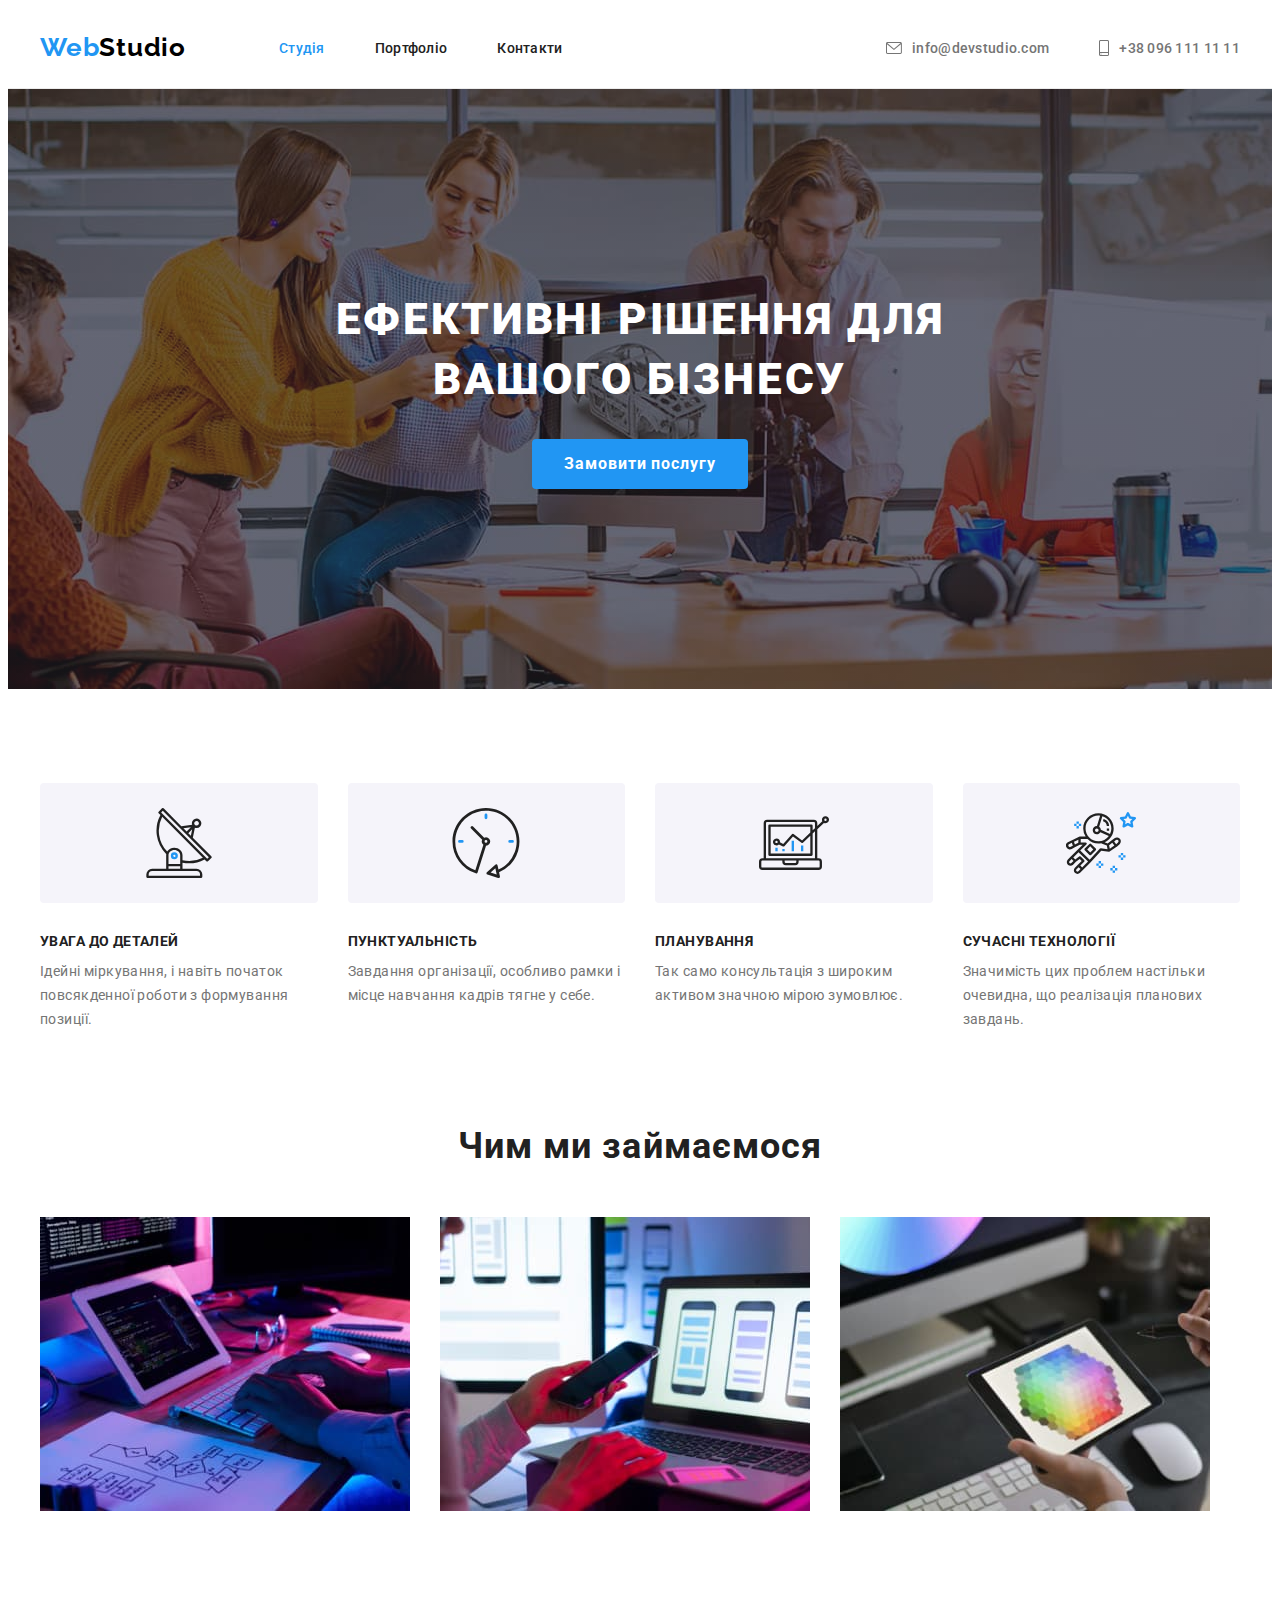
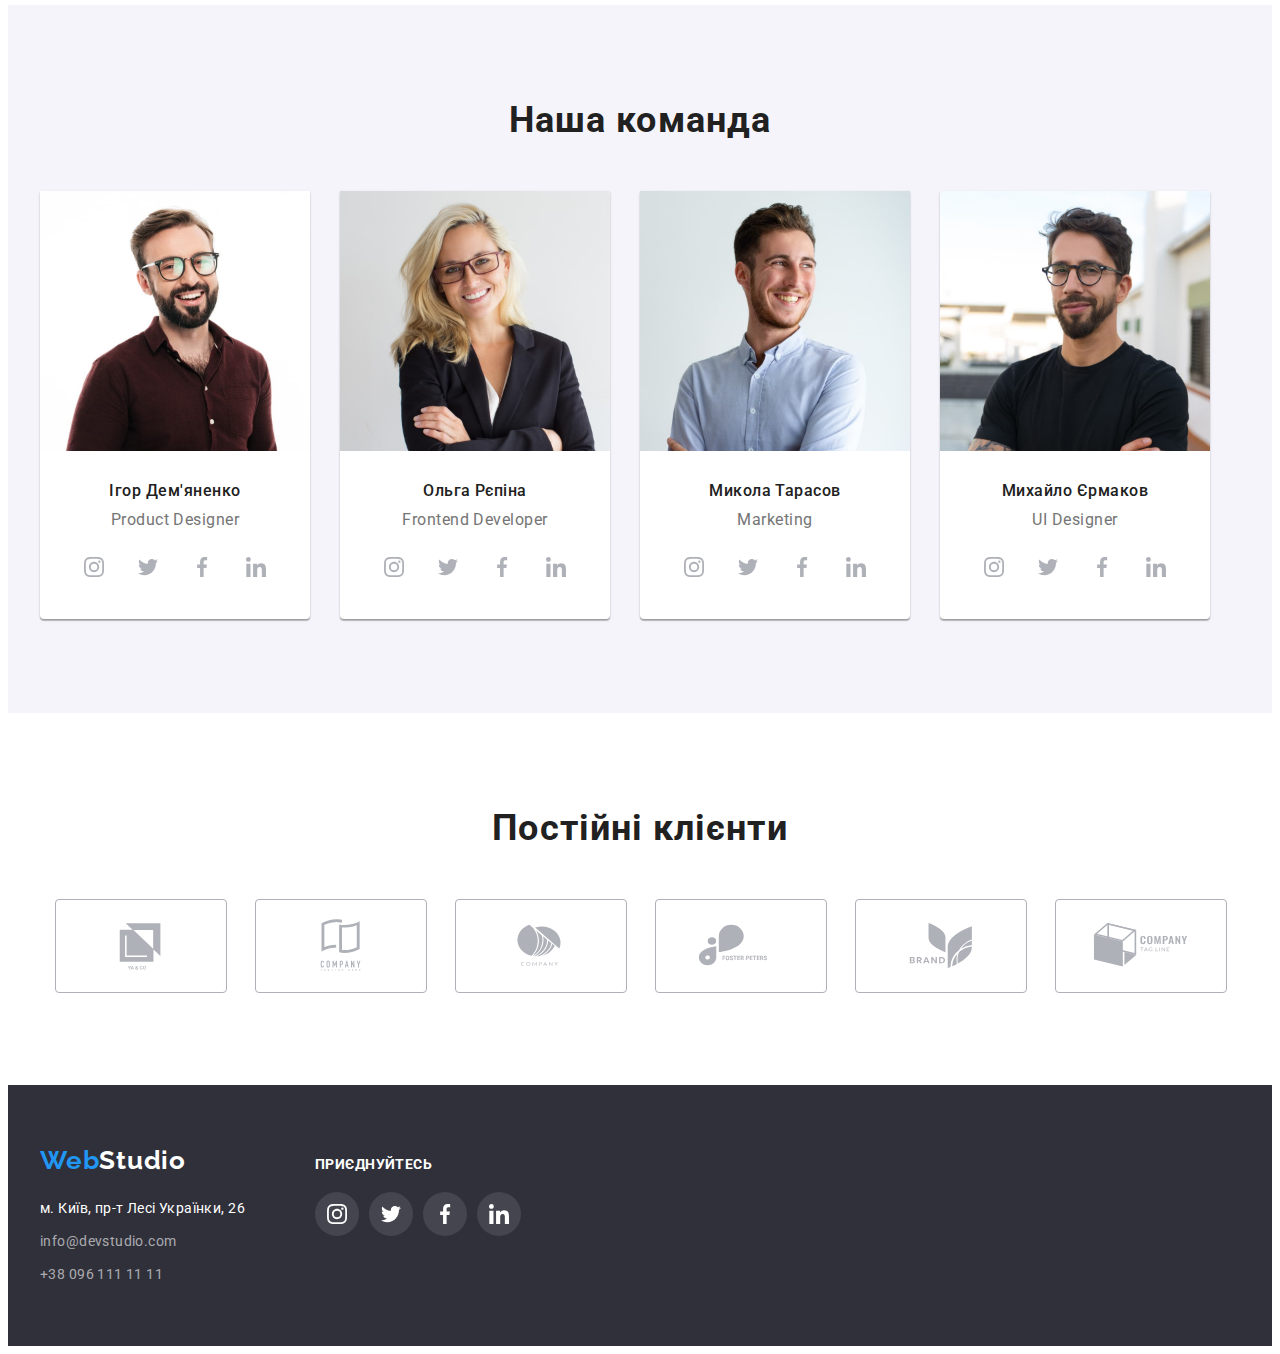
==== index.html @ c8c165ee "Initial commit" ====
<!DOCTYPE html>
<html lang="uk">
  <head>
    <meta charset="UTF-8" />
    <meta http-equiv="X-UA-Compatible" content="IE=edge" />
    <meta name="viewport" content="width=device-width, initial-scale=1.0" />
    <!-- Шрифти -->
    <link rel="preconnect" href="https://fonts.googleapis.com" />
    <link rel="preconnect" href="https://fonts.gstatic.com" crossorigin />
    <link
      href="https://fonts.googleapis.com/css2?family=Raleway:wght@700&family=Roboto:wght@400;500;700;900&display=swap"
      rel="stylesheet"
    />
    <!-- Нормалізація вбудованих налаштувань браузера -->
    <link
      rel="stylesheet"
      href="https://cdnjs.cloudflare.com/ajax/libs/modern-normalize/1.1.0/modern-normalize.min.css"
      integrity="sha512-wpPYUAdjBVSE4KJnH1VR1HeZfpl1ub8YT/NKx4PuQ5NmX2tKuGu6U/JRp5y+Y8XG2tV+wKQpNHVUX03MfMFn9Q=="
      crossorigin="anonymous"
      referrerpolicy="no-referrer"
    />
    <!-- Стилі -->
    <link rel="stylesheet" href="./css/styles.css" />
    <title>Студія</title>
  </head>
  <body class="page">
    <!-- Верхня лінія -->
    <header class="header">
      <div class="container top-line">
        <nav class="nav">
          <a class="logo logo-top link" href="./index.html"
            ><span class="logo-blue">Web</span>Studio</a
          >
          <ul class="nav-list list">
            <li class="nav-list-item">
              <a class="nav-list-link link active" href="./index.html"
                >Студія</a
              >
            </li>
            <li class="nav-list-item">
              <a class="nav-list-link link" href="./portfolio.html"
                >Портфоліо</a
              >
            </li>
            <li class="nav-list-item">
              <a class="nav-list-link link" href="">Контакти</a>
            </li>
          </ul>
        </nav>
        <ul class="contacts-list list">
          <li class="contacts-list-item">
            <a class="contacts-list-link link" href="mailto:info@devstudio.com">
              <svg class="contact-list-icon" width="16" height="12">
                <use href="./images/icons.svg#envelope"></use>
              </svg>
              info@devstudio.com</a
            >
          </li>
          <li class="contacts-list-item tel">
            <a class="contacts-list-link link" href="tel:+380961111111">
              <svg class="contact-list-icon" width="10" height="16">
                <use href="./images/icons.svg#smartphone"></use>
              </svg>
              +38 096 111 11 11</a
            >
          </li>
        </ul>
      </div>
    </header>
    <main>
      <!-- Шапка -->
      <section class="section-one overlay">
        <div class="container">
          <h1 class="section-one-title">
            Ефективні рішення для вашого бізнесу
          </h1>
          <button class="section-one-btn" type="button">
            Замовити послугу
          </button>
        </div>
      </section>
      <!-- Особливості -->
      <section class="section">
        <div class="container">
          <h2 class="visually-hidden">Особливості</h2>
          <ul class="feature-list list">
            <li class="feature-item">
              <div class="feature-icon">
                <svg width="70" height="70">
                  <use href="./images/icons.svg#antenna"></use>
                </svg>
              </div>

              <h3 class="feature-title">УВАГА ДО ДЕТАЛЕЙ</h3>
              <p class="feature-text">
                Ідейні міркування, і навіть початок повсякденної роботи з
                формування позиції.
              </p>
            </li>
            <li class="feature-item">
              <div class="feature-icon">
                <svg width="70" height="70">
                  <use href="./images/icons.svg#clock"></use>
                </svg>
              </div>
              <h3 class="feature-title">ПУНКТУАЛЬНІСТЬ</h3>
              <p class="feature-text">
                Завдання організації, особливо рамки і місце навчання кадрів
                тягне у себе.
              </p>
            </li>
            <li class="feature-item">
              <div class="feature-icon">
                <svg width="70" height="70">
                  <use href="./images/icons.svg#diagram"></use>
                </svg>
              </div>
              <h3 class="feature-title">ПЛАНУВАННЯ</h3>
              <p class="feature-text">
                Так само консультація з широким активом значною мірою зумовлює.
              </p>
            </li>
            <li class="feature-item">
              <div class="feature-icon">
                <svg width="70" height="70">
                  <use href="./images/icons.svg#astronaut"></use>
                </svg>
              </div>
              <h3 class="feature-title">СУЧАСНІ ТЕХНОЛОГІЇ</h3>
              <p class="feature-text">
                Значимість цих проблем настільки очевидна, що реалізація
                планових завдань.
              </p>
            </li>
          </ul>
        </div>
      </section>
      <!-- Чим ми займаємося -->
      <section class="section work">
        <div class="container">
          <h2 class="work-title">Чим ми займаємося</h2>
          <ul class="work-list list">
            <li class="work-item">
              <img
                class="img"
                src="images/box/box1.jpg"
                alt="на фото крупним планом зображений робочий стіл програміста-розробника"
                width="370"
              />
            </li>
            <li class="work-item">
              <img
                class="img"
                src="images/box/box2.jpg"
                alt="на фото крупним планом зображені долоні, що тримають смартфон на фоні ноутбука"
                width="370"
              />
            </li>
            <li class="work-item">
              <img
                class="img"
                src="images/box/box3.jpg"
                alt="на фото крупним планом долоні тримають планшет із зображенням палітри на екрані"
                width="370"
              />
            </li>
          </ul>
        </div>
      </section>
      <!-- Наша команда -->
      <section class="section team">
        <div class="container">
          <h2 class="team-title">Наша команда</h2>
          <ul class="team-list list">
            <li class="team-item">
              <img
                class="img"
                src="images/team/img1.jpg"
                alt="фото1"
                width="270"
              />
              <div class="teammate-group">
                <h3 class="teammate-title">Ігор Дем'яненко</h3>
                <p class="teammate-txt">Product Designer</p>
                <ul class="social-list list">
                  <li class="social-item">
                    <a
                      href="http://Instagram.com"
                      aria-label="Instagram"
                      target="_blank"
                      rel="noopener noreferrer"
                      class="social-links"
                      ><svg class="social-icon" width="20" height="20">
                        <use href="./images/icons.svg#instagram"></use>
                      </svg>
                    </a>
                  </li>
                  <li class="social-item">
                    <a
                      href="http://Twitter.com"
                      aria-label="Twitter"
                      target="_blank"
                      rel="noopener noreferrer"
                      class="social-links"
                      ><svg class="social-icon" width="20" height="20">
                        <use href="./images/icons.svg#twitter"></use>
                      </svg>
                    </a>
                  </li>
                  <li class="social-item">
                    <a
                      href="http://Facebook.com"
                      aria-label="Facebook"
                      target="_blank"
                      rel="noopener   noreferrer"
                      class="social-links"
                      ><svg class="social-icon" width="20" height="20">
                        <use href="./images/icons.svg#facebook"></use>
                      </svg>
                    </a>
                  </li>
                  <li class="social-item">
                    <a
                      href="http://Linkedin.com"
                      aria-label="LinkedIn"
                      target="_blank"
                      rel="noopener noreferrer"
                      class="social-links"
                      ><svg class="social-icon" width="20" height="20">
                        <use href="./images/icons.svg#linkedin"></use>
                      </svg>
                    </a>
                  </li>
                </ul>
              </div>
            </li>
            <li class="team-item">
              <img
                class="img"
                src="images/team/img2.jpg"
                alt="фото2"
                width="270"
              />
              <div class="teammate-group">
                <h3 class="teammate-title">Ольга Рєпіна</h3>
                <p class="teammate-txt">Frontend Developer</p>
                <ul class="social-list list">
                  <li class="social-item">
                    <a
                      href="http://Instagram.com"
                      aria-label="Instagram"
                      target="_blank"
                      rel="noopener noreferrer"
                      class="social-links"
                      ><svg class="social-icon" width="20" height="20">
                        <use href="./images/icons.svg#instagram"></use>
                      </svg>
                    </a>
                  </li>
                  <li class="social-item">
                    <a
                      href="http://Twitter.com"
                      aria-label="Twitter"
                      target="_blank"
                      rel="noopener noreferrer"
                      class="social-links"
                      ><svg class="social-icon" width="20" height="20">
                        <use href="./images/icons.svg#twitter"></use>
                      </svg>
                    </a>
                  </li>
                  <li class="social-item">
                    <a
                      href="http://Facebook.com"
                      aria-label="Facebook"
                      target="_blank"
                      rel="noopener noreferrer"
                      class="social-links"
                      ><svg class="social-icon" width="20" height="20">
                        <use href="./images/icons.svg#facebook"></use>
                      </svg>
                    </a>
                  </li>
                  <li class="social-item">
                    <a
                      href="http://Linkedin.com"
                      aria-label="LinkedIn"
                      target="_blank"
                      rel="noopener noreferrer"
                      class="social-links"
                      ><svg class="social-icon" width="20" height="20">
                        <use href="./images/icons.svg#linkedin"></use>
                      </svg>
                    </a>
                  </li>
                </ul>
              </div>
            </li>
            <li class="team-item">
              <img
                class="img"
                src="images/team/img3.jpg"
                alt="фото3"
                width="270"
              />
              <div class="teammate-group">
                <h3 class="teammate-title">Микола Тарасов</h3>
                <p class="teammate-txt">Marketing</p>
                <ul class="social-list list">
                  <li class="social-item">
                    <a
                      href="http://Instagram.com"
                      aria-label="Instagram"
                      target="_blank"
                      rel="noopener noreferrer"
                      class="social-links"
                      ><svg class="social-icon" width="20" height="20">
                        <use href="./images/icons.svg#instagram"></use>
                      </svg>
                    </a>
                  </li>
                  <li class="social-item">
                    <a
                      href="http://Twitter.com"
                      aria-label="Twitter"
                      target="_blank"
                      rel="noopener noreferrer"
                      class="social-links"
                      ><svg class="social-icon" width="20" height="20">
                        <use href="./images/icons.svg#twitter"></use>
                      </svg>
                    </a>
                  </li>
                  <li class="social-item">
                    <a
                      href="http://Facebook.com"
                      aria-label="Facebook"
                      target="_blank"
                      rel="noopener noreferrer"
                      class="social-links"
                      ><svg class="social-icon" width="20" height="20">
                        <use href="./images/icons.svg#facebook"></use>
                      </svg>
                    </a>
                  </li>
                  <li class="social-item">
                    <a
                      href="http://Linkedin.com"
                      aria-label="LinkedIn"
                      target="_blank"
                      rel="noopener noreferrer"
                      class="social-links"
                      ><svg class="social-icon" width="20" height="20">
                        <use href="./images/icons.svg#linkedin"></use>
                      </svg>
                    </a>
                  </li>
                </ul>
              </div>
            </li>
            <li class="team-item">
              <img
                class="img"
                src="images/team/img4.jpg"
                alt="фото4"
                width="270"
              />
              <div class="teammate-group">
                <h3 class="teammate-title">Михайло Єрмаков</h3>
                <p class="teammate-txt">UI Designer</p>
                <ul class="social-list list">
                  <li class="social-item">
                    <a
                      href="http://Instagram.com"
                      aria-label="Instagram"
                      target="_blank"
                      rel="noopener noreferrer"
                      class="social-links"
                      ><svg class="social-icon" width="20" height="20">
                        <use href="./images/icons.svg#instagram"></use>
                      </svg>
                    </a>
                  </li>
                  <li class="social-item">
                    <a
                      href="http://Twitter.com"
                      aria-label="Twitter"
                      target="_blank"
                      rel="noopener noreferrer"
                      class="social-links"
                      ><svg class="social-icon" width="20" height="20">
                        <use href="./images/icons.svg#twitter"></use>
                      </svg>
                    </a>
                  </li>
                  <li class="social-item">
                    <a
                      href="http://Facebook.com"
                      aria-label="Facebook"
                      target="_blank"
                      rel="noopener noreferrer"
                      class="social-links"
                      ><svg class="social-icon" width="20" height="20">
                        <use href="./images/icons.svg#facebook"></use>
                      </svg>
                    </a>
                  </li>
                  <li class="social-item">
                    <a
                      href="http://Linkedin.com"
                      aria-label="LinkedIn"
                      target="_blank"
                      rel="noopener noreferrer"
                      class="social-links"
                      ><svg class="social-icon" width="20" height="20">
                        <use href="./images/icons.svg#linkedin"></use>
                      </svg>
                    </a>
                  </li>
                </ul>
              </div>
            </li>
          </ul>
        </div>
      </section>
      <!-- Постійні клієнти -->
      <section class="section">
        <div class="container">
          <h2 class="clients-title">Постійні клієнти</h2>
          <ul class="clients-list list">
            <li class="clients-item">
              <a class="clients-link link" href=""
                ><svg class="clients-icon" width="106" height="60">
                  <use href="./images/icons.svg#one"></use>
                </svg>
              </a>
            </li>
            <li class="clients-item">
              <a class="clients-link link" href=""
                ><svg class="clients-icon" width="106" height="60">
                  <use href="./images/icons.svg#two"></use>
                </svg>
              </a>
            </li>
            <li class="clients-item">
              <a class="clients-link link" href=""
                ><svg class="clients-icon" width="106" height="60">
                  <use href="./images/icons.svg#three"></use>
                </svg>
              </a>
            </li>
            <li class="clients-item">
              <a class="clients-link link" href=""
                ><svg class="clients-icon" width="106" height="60">
                  <use href="./images/icons.svg#four"></use>
                </svg>
              </a>
            </li>
            <li class="clients-item">
              <a class="clients-link link" href=""
                ><svg class="clients-icon" width="106" height="60">
                  <use href="./images/icons.svg#five"></use>
                </svg>
              </a>
            </li>
            <li class="clients-item">
              <a class="clients-link link" href=""
                ><svg class="clients-icon" width="106" height="60">
                  <use href="./images/icons.svg#six"></use>
                </svg>
              </a>
            </li>
          </ul>
        </div>
      </section>
    </main>
    <!-- Підвал -->
    <footer class="footer">
      <div class="container">
        <div class="real-online">
          <div class="real-address">
            <a class="logo-footer logo link" href="./index.html">
              <span class="logo-blue">Web</span
              ><span class="logo-light">Studio</span>
            </a>
            <address class="address">
              <ul class="list">
                <li class="address-item">
                  <a
                    class="footer-link link"
                    href="https://goo.gl/maps/6nsa5F7GKTP2XK6V9"
                    target="_blank"
                    rel="noopener noreferrer"
                    >м. Київ, пр-т Лесі Українки, 26</a
                  >
                </li>
                <li class="address-item">
                  <a
                    class="footer-contacts link"
                    href="mailto:info@devstudio.com"
                    >info@devstudio.com</a
                  >
                </li>
                <li class="address-item">
                  <a class="footer-contacts link" href="tel:+380961111111"
                    >+38 096 111 11 11</a
                  >
                </li>
              </ul>
            </address>
          </div>
          <div class="online-address">
            <h2 class="social-title">Приєднуйтесь</h2>
            <ul class="social-list list">
              <li class="social-item">
                <a
                  href="http://Instagram.com"
                  aria-label="Instagram"
                  target="_blank"
                  rel="noopener noreferrer"
                  class="social-link"
                  ><svg class="social-icon" width="20" height="20">
                    <use href="./images/icons.svg#instagram"></use>
                  </svg>
                </a>
              </li>
              <li class="social-item">
                <a
                  href="http://Twitter.com"
                  aria-label="Twitter"
                  target="_blank"
                  rel="noopener noreferrer"
                  class="social-link"
                  ><svg class="social-icon" width="20" height="20">
                    <use href="./images/icons.svg#twitter"></use>
                  </svg>
                </a>
              </li>
              <li class="social-item">
                <a
                  href="http://Facebook.com"
                  aria-label="Facebook"
                  target="_blank"
                  rel="noopener noreferrer"
                  class="social-link"
                  ><svg class="social-icon" width="20" height="20">
                    <use href="./images/icons.svg#facebook"></use>
                  </svg>
                </a>
              </li>
              <li class="social-item">
                <a
                  href="http://Linkedin.com"
                  aria-label="LinkedIn"
                  target="_blank"
                  rel="noopener noreferrer"
                  class="social-link"
                  ><svg class="social-icon" width="20" height="20">
                    <use href="./images/icons.svg#linkedin"></use>
                  </svg>
                </a>
              </li>
            </ul>
          </div>
        </div>
      </div>
    </footer>
  </body>
</html>
---- css/styles.css ----
:root {
  /* Шрифти */
  --main-font: "Roboto", sans-serif;
  --secondary-font: "Raleway", sans-serif;

  /* Кольори тексту */
  --main-txt-cl: #212121;
  --secondary-txt-cl: #757575;
  --light-txt-cl: #ffffff;
  --light-txt-cl-60: rgba(255, 255, 255, 0.6);
  --accent-txt-cl: #2196f3;

  /* Кольори фону */
  --main-bg-cl: #ffffff;
  --light-bg-cl: #f5f4fa;
  --dark-bg-cl: #2f303a;
  --accent-bg-cl: #2196f3;
  --accent-bg-hover-cl: #188ce8;

  /* Додаткові кольори */
  --additional-cl: #000000;
  --top-border-line-cl: #ececec;
  --portfolio-border-cl: #eeeeee;
  --social-icon-cl: #afb1b8;
  --social-icon-cl-10: rgba(255, 255, 255, 0.1);

  /* Тіні */
  --box-shadow-tm: 0px 1px 3px rgba(0, 0, 0, 0.12),
    0px 1px 1px rgba(0, 0, 0, 0.14), 0px 2px 1px rgba(0, 0, 0, 0.2);
  --box-shadow-btn: 0px 3px 1px rgba(0, 0, 0, 0.1),
    0px 1px 2px rgba(0, 0, 0, 0.08), 0px 2px 2px rgba(0, 0, 0, 0.12);
  --box-shadow-btn-hover: 0px 4px 4px rgba(0, 0, 0, 0.15);
  --box-shadow-pf-hover: 0px 1px 1px rgba(0, 0, 0, 0.12),
    0px 4px 4px rgba(0, 0, 0, 0.06), 1px 4px 6px rgba(0, 0, 0, 0.16);
}

/* Видалення зайвих вбудованих налаштувань*/
.link {
  text-decoration: none;
  color: currentColor;
}
.list {
  list-style: none;
}
h1,
h2,
h3,
h4,
h5,
h6,
p,
ul {
  margin: 0;
  padding: 0;
}
.visually-hidden {
  position: absolute;
  width: 1px;
  height: 1px;
  margin: -1px;
  border: 0;
  padding: 0;
  white-space: nowrap;
  clip-path: inset(100%);
  clip: rect(0 0 0 0);
  overflow: hidden;
}

/**
  |============================
  | ЗАГАЛЬНІ НАЛАШТУВАННЯ СТОРІНКИ
  |============================
*/
.page {
  font-family: var(--main-font);
  font-size: 14px;
  line-height: calc(24 / 14);
  letter-spacing: 0.03em;
  color: var(--main-txt-cl);
  background-color: var(--main-bg-cl);
}

/**
     |============================
     | КОНТЕЙНЕР
     |============================
   */
.container {
  width: 1200px;
  padding-left: 15px;
  padding-right: 15px;
  margin: 0 auto;
}

/**
  |============================
  | ВЕРХНЯ ЛІНІЯ
  |============================
*/
.header {
  border-bottom: 1px solid var(--top-border-line-cl);
}

.top-line {
  display: flex;
  align-items: center;
}

.nav {
  display: flex;
  align-items: center;
}

.logo {
  font-family: var(--secondary-font);
  font-weight: 700;
  font-size: 26px;
  line-height: calc(31 / 26);
  letter-spacing: 0.03em;
  color: var(--additional-cl);

  display: block;
}
.logo-top {
  padding-top: 24px;
  padding-bottom: 25px;
}
.logo-footer {
  margin-bottom: 20px;
}
.logo-blue {
  color: var(--accent-txt-cl);
}
.logo-light {
  color: var(--light-txt-cl);
}

.nav-list,
.contacts-list {
  font-weight: 500;
  line-height: calc(16 / 14);
  letter-spacing: 0.02em;

  display: flex;
}
.nav-list {
  margin-left: 93px;
}
.contacts-list {
  color: var(--secondary-txt-cl);
  margin-left: auto;
}
.nav-list-item:not(:last-child),
.contacts-list-item:not(:last-child) {
  margin-right: 50px;
}

.nav-list-link:hover,
.nav-list-link:focus,
.contacts-list-link:hover,
.contacts-list-link:focus {
  color: var(--accent-txt-cl);
}
.nav-list-link.active {
  color: var(--accent-txt-cl);
}
.nav-list-link,
.contacts-list-link {
  display: flex;
  align-items: center;
  padding-top: 32px;
  padding-bottom: 32px;
}
.contact-list-icon {
  margin-right: 10px;
  fill: currentColor;
}

/**
  |============================
  | ШАПКА
  |============================
*/

.section-one {
  background-color: var(--dark-bg-cl);
  text-align: center;
  padding-bottom: 200px;
  padding-top: 200px;
  margin: 0;
}

.overlay {
  max-width: 1600px;
  margin-left: auto;
  margin-right: auto;
  background-image: linear-gradient(
      to right,
      rgba(47, 48, 58, 0.4),
      rgba(47, 48, 58, 0.4)
    ),
    url(../images/hero-img.jpg);
  background-position: center;
  background-repeat: no-repeat;
  background-size: cover;
}

/* Заголовок */
.section-one-title {
  font-weight: 900;
  font-size: 44px;
  line-height: calc(60 / 44);
  text-align: center;
  letter-spacing: 0.06em;
  text-transform: uppercase;
  color: var(--light-txt-cl);

  margin-left: auto;
  margin-right: auto;
  width: 696px;
}

/* Кнопка */
.section-one-btn {
  font-family: inherit;
  font-weight: 700;
  font-size: 16px;
  line-height: calc(30 / 16);
  letter-spacing: 0.06em;
  border: none;
  cursor: pointer;
  color: var(--light-txt-cl);
  background-color: var(--accent-bg-cl);

  border-radius: 4px;
  padding: 10px 32px;
  margin-top: 30px;
  min-width: 216px;
}
.section-one-btn:hover,
.section-one-btn:focus {
  background-color: var(--accent-bg-hover-cl);
  box-shadow: var(--box-shadow-btn-hover);
}

/**
  |============================
  | ОСОБЛИВОСТІ
  |============================
*/
.section {
  padding-top: 94px;
  padding-bottom: 94px;
}
.feature-list {
  display: flex;
  gap: 30px;
}
.feature-item {
  flex-basis: calc(100% / 4);
}
.feature-title {
  font-size: inherit;
  line-height: calc(16 / 14);
  text-transform: uppercase;
  margin-bottom: 10px;
}
.feature-text {
  color: var(--secondary-txt-cl);
}
.feature-icon {
  display: flex;
  justify-content: center;
  align-items: center;
  height: 120px;
  background: #f5f4fa;
  border-radius: 4px;
  margin-bottom: 30px;
}

/**
  |============================
  | ЧИМ МИ ЗАЙМАЄМОСЯ
  |============================
*/
.work {
  padding-top: 0;
}
.work-title {
  font-size: 36px;
  line-height: calc(42 / 36);
  letter-spacing: 0.03em;

  text-align: center;
  margin-bottom: 50px;
}
.work-list {
  display: flex;
}
.work-item:not(:last-child) {
  margin-right: 30px;
}
.img {
  display: block;
  max-width: 100%;
  height: auto;
}

/**
  |============================
  | НАША КОМАНДА
  |============================
*/

.team {
  background-color: var(--light-bg-cl);
}
.team-title {
  font-size: 36px;
  line-height: calc(42 / 36);
  letter-spacing: 0.03em;

  text-align: center;
  margin-bottom: 50px;
}

.team-list {
  display: flex;
  text-align: center;
}
.team-item:not(:last-child) {
  margin-right: 30px;
}
.team-item {
  box-shadow: var(--box-shadow-tm);
  border-radius: 0px 0px 4px 4px;
  background-color: var(--main-bg-cl);
}
.teammate-group {
  padding-top: 30px;
  padding-bottom: 30px;
}
.teammate-title {
  font-weight: 500;
  font-size: 16px;
  line-height: calc(19 / 16);
  letter-spacing: 0.03em;

  margin-bottom: 10px;
}
.teammate-txt {
  font-size: 16px;
  line-height: calc(19 / 16);
  letter-spacing: 0.03em;
  color: var(--secondary-txt-cl);
  margin-bottom: 16px;
}
.social-list {
  display: flex;
  justify-content: center;
  gap: 10px;
}
.social-item {
  width: 44px;
  height: 44px;
}
.social-links {
  display: flex;
  align-items: center;
  justify-content: center;
  border-radius: 50%;
  background-color: var(--main-bg-cl);
  color: var(--social-icon-cl);
  width: 100%;
  height: 100%;
}
.social-links:hover,
.social-links:focus {
  background-color: var(--accent-bg-cl);
  color: var(--light-txt-cl);
  cursor: pointer;
}
.social-icon {
  fill: currentColor;
}
/**
  |============================
  | ПОСТІЙНІ КЛІЄНТИ
  |============================
*/

.clients-title {
  font-size: 36px;
  line-height: 42px;
  text-align: center;
  letter-spacing: 0.03em;
  color: var(--main-txt-cl);
  margin-bottom: 50px;
}

.clients-list {
  display: flex;
  justify-content: center;
  gap: 30px;
}
.clients-item {
  width: 170px;
  height: 92px;
}
.clients-link {
  display: flex;
  width: 100%;
  height: 100%;
  justify-content: center;
  align-items: center;
  color: var(--social-icon-cl);
  border: 1px solid var(--social-icon-cl);
  border-radius: 4px;
}
.clients-link:hover,
.clients-link:focus {
  border: 1px solid var(--accent-bg-cl);
  color: var(--accent-txt-cl);
}
.clients-icon {
  fill: currentColor;
}
/**
  |============================
  | ПІДВАЛ
  |============================
*/
.footer {
  color: var(--light-txt-cl);
  background-color: var(--dark-bg-cl);
  padding-top: 60px;
  padding-bottom: 60px;
}
.address {
  font-style: normal;
}
.address-item:not(:last-child) {
  margin-bottom: 9px;
}
.footer-contacts {
  color: var(--light-txt-cl-60);
}

.footer-contacts:hover,
.footer-contacts:focus,
.footer-link:hover,
.footer-link:focus {
  color: var(--accent-txt-cl);
}
.real-online {
  display: flex;
  align-items: baseline;
}
.real-address {
  margin-right: 70px;
}
.social-title {
  font-size: inherit;
  line-height: calc(16 / 14);
  letter-spacing: 0.03em;
  text-transform: uppercase;
  color: var(--light-txt-cl);

  margin-bottom: 20px;
}
.social-link {
  display: flex;
  align-items: center;
  justify-content: center;
  border-radius: 50%;
  background-color: var(--social-icon-cl-10);
  color: var(--light-txt-cl);
  width: 100%;
  height: 100%;
}

.social-link:hover,
.social-link:focus {
  background-color: var(--accent-bg-cl);
  color: var(--light-txt-cl);
  cursor: pointer;
}

/**
  |============================
  | ПОРТФОЛІО
  |============================
*/

.filter-list {
  display: flex;
  margin-bottom: 50px;
  justify-content: center;
}
.filter-btn {
  font-family: inherit;
  font-weight: 500;
  font-size: 16px;
  line-height: calc(26 / 16);
  letter-spacing: 0.03em;
  cursor: pointer;
  border: none;
  background-color: var(--light-bg-cl);

  border-radius: 4px;
  padding: 6px 22px;
}
.filter-item:not(:last-child) {
  margin-right: 8px;
}
.filter-btn:hover,
.filter-btn:focus {
  color: var(--light-txt-cl);
  background-color: var(--accent-bg-cl);
  box-shadow: var(--box-shadow-btn);
}

/**
  |============================
  | ПРОЕКТИ-ПОРТФОЛІО
  |============================
*/
.project-list {
  display: flex;
  flex-wrap: wrap;
  gap: 30px;
}
.project-link {
  display: block;
}
.project-link:hover,
.project-link:focus {
  box-shadow: var(--box-shadow-pf-hover);
}

.project-title {
  font-size: 18px;
  line-height: calc(36 / 18);
  letter-spacing: 0.06em;
  margin-bottom: 4px;
}
.project-txt {
  font-size: 16px;
  line-height: calc(30 / 16);
  letter-spacing: 0.03em;
  color: var(--secondary-txt-cl);
}
.proj-gr {
  padding: 20px 24px;
  border-bottom: 1px solid var(--portfolio-border-cl);
  border-left: 1px solid var(--portfolio-border-cl);
  border-right: 1px solid var(--portfolio-border-cl);
}
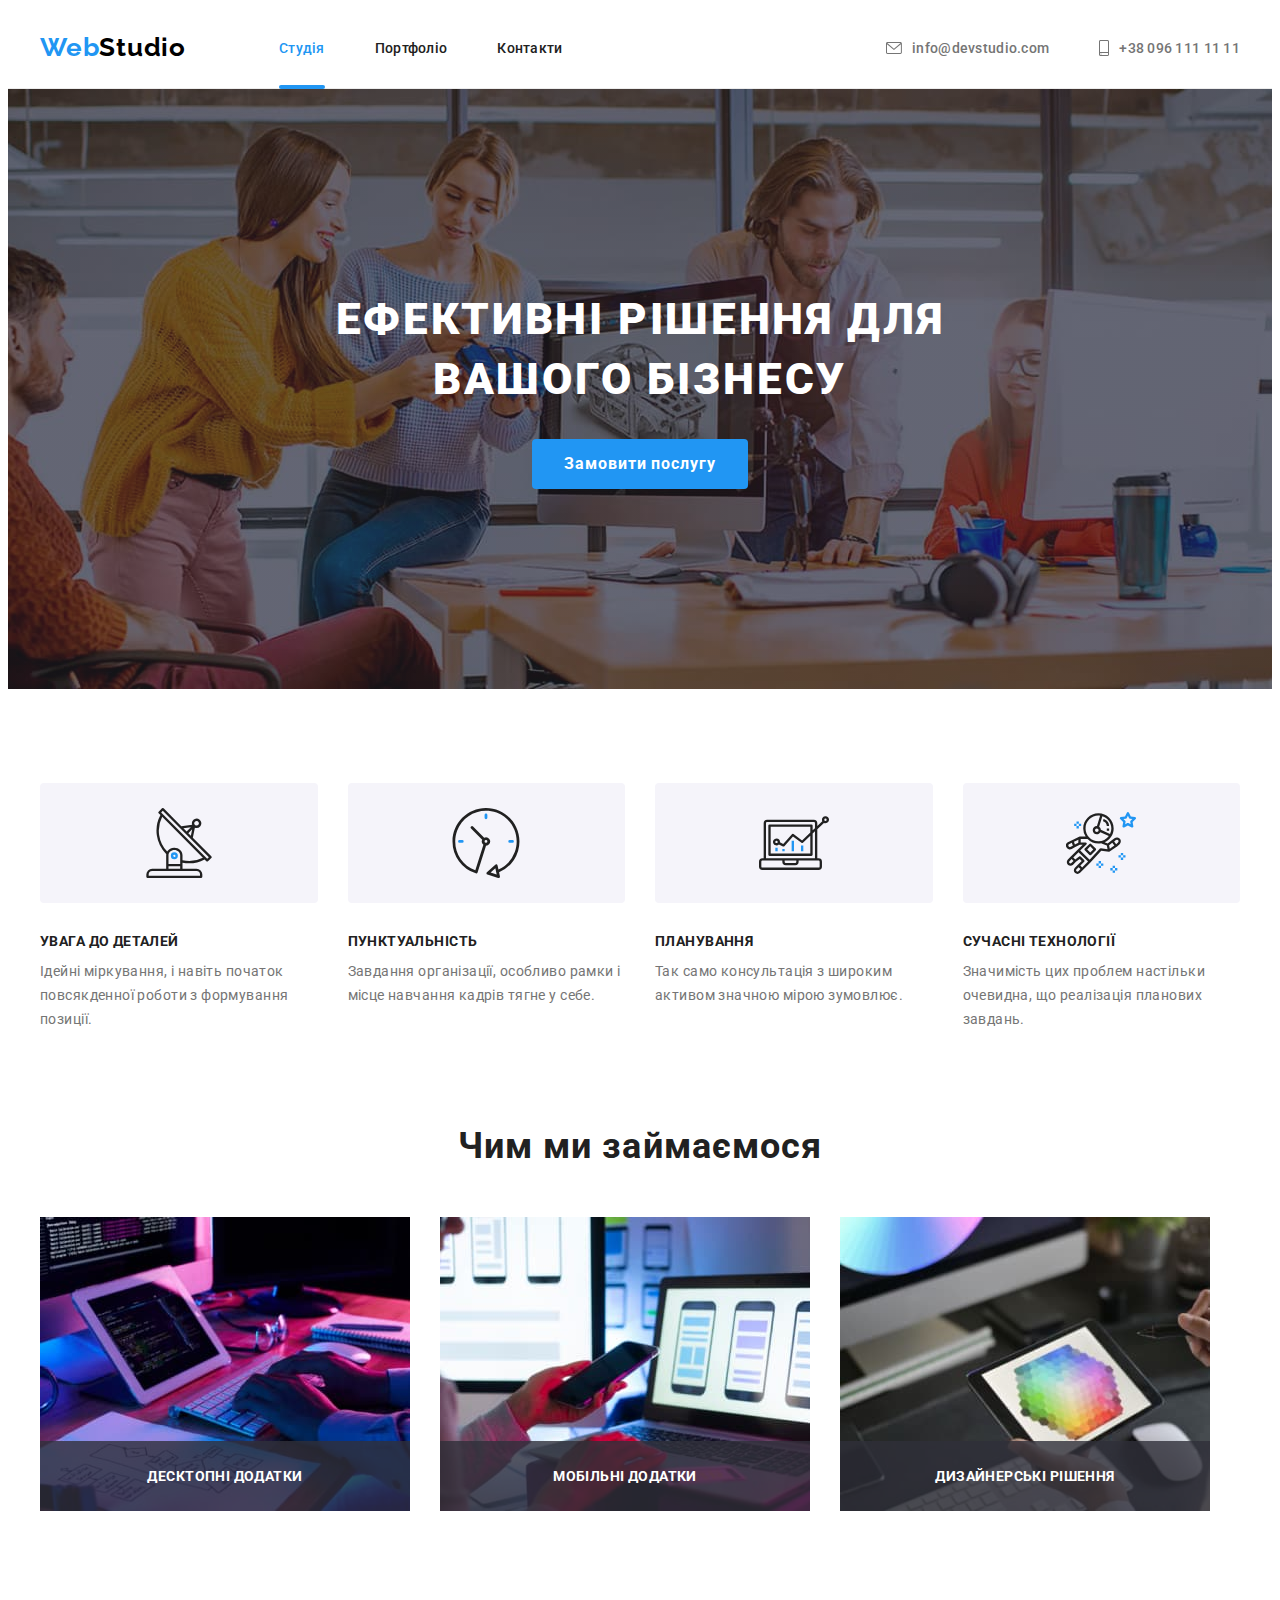
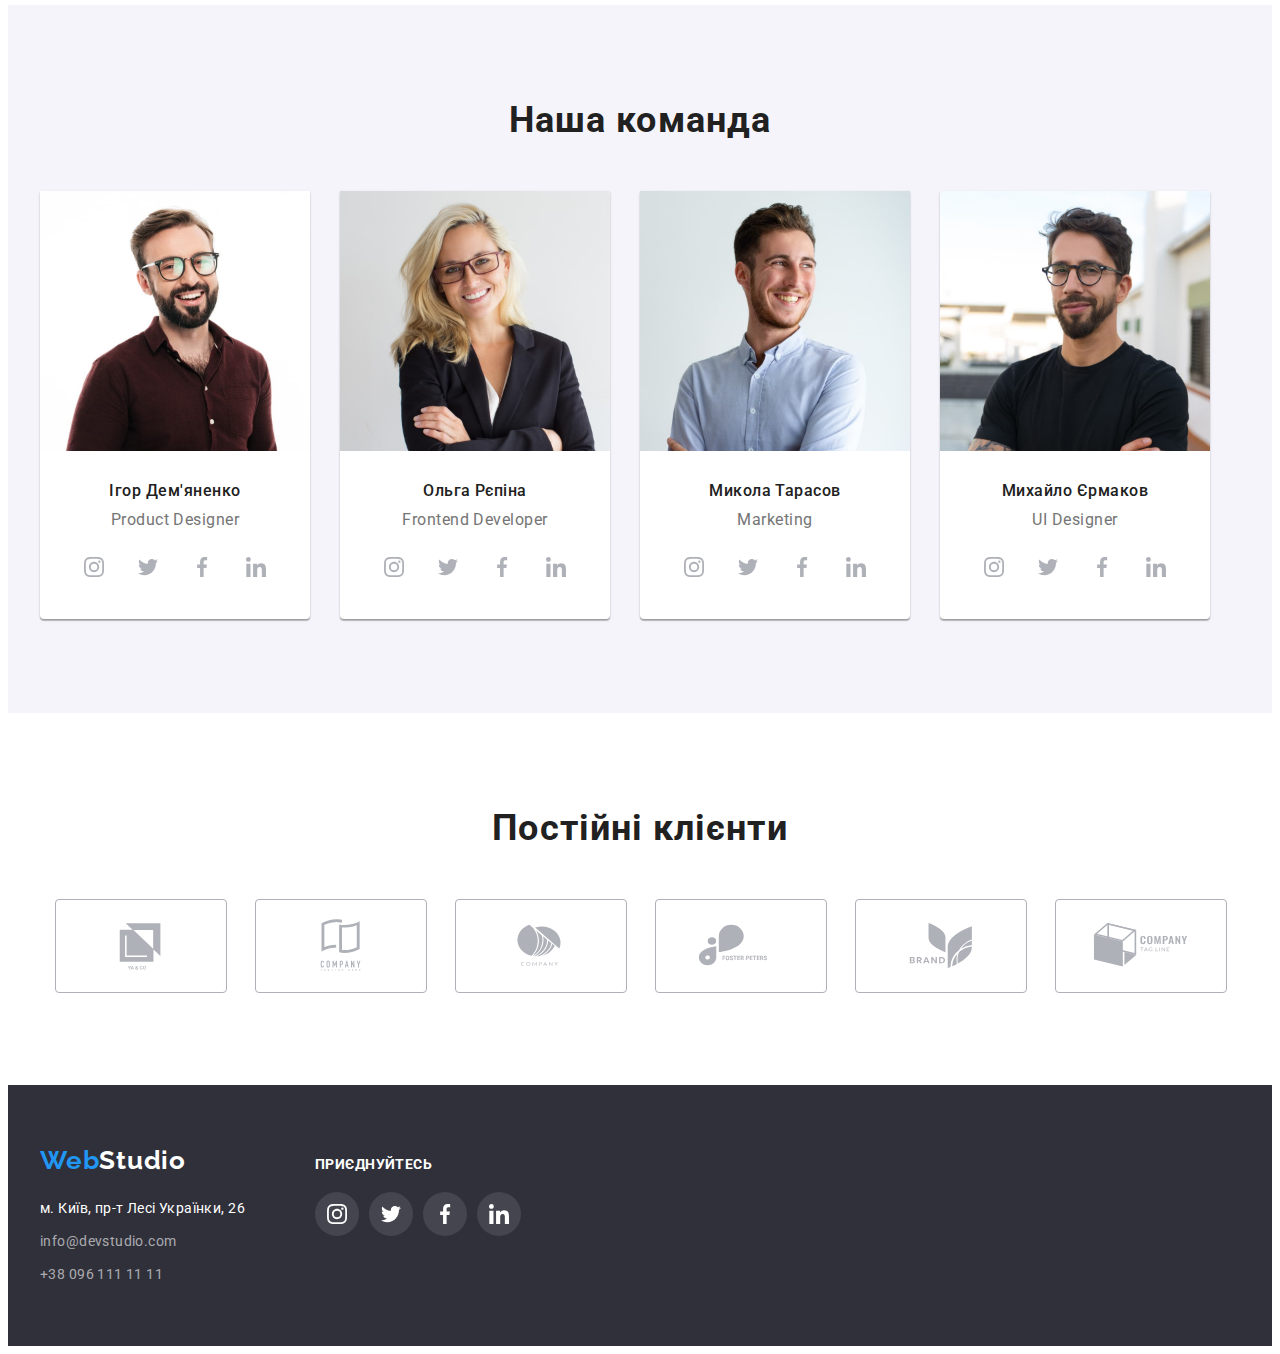
==== commit 7d746689: "стан без портфоліо і модалу" ====
--- a/index.html
+++ b/index.html
@@ -74,11 +74,21 @@
           <h1 class="section-one-title">
             Ефективні рішення для вашого бізнесу
           </h1>
-          <button class="section-one-btn" type="button">
+          <button class="section-one-btn" type="button" data-modal-open>
             Замовити послугу
           </button>
         </div>
       </section>
+      <!-- Модальне вікно -->
+      <div class="backdrop is-hidden" data-modal>
+        <div class="modal">
+          <button class="modal-btn" type="button" data-modal-close>
+            <svg width="18" height="18">
+              <use href="./images/icons.svg#close"></use>
+            </svg>
+          </button>
+        </div>
+      </div>
       <!-- Особливості -->
       <section class="section">
         <div class="container">
@@ -147,6 +157,7 @@
                 alt="на фото крупним планом зображений робочий стіл програміста-розробника"
                 width="370"
               />
+              <h3 class="work-item-title">Десктопні додатки</h3>
             </li>
             <li class="work-item">
               <img
@@ -155,6 +166,7 @@
                 alt="на фото крупним планом зображені долоні, що тримають смартфон на фоні ноутбука"
                 width="370"
               />
+              <h3 class="work-item-title">Мобільні додатки</h3>
             </li>
             <li class="work-item">
               <img
@@ -163,6 +175,7 @@
                 alt="на фото крупним планом долоні тримають планшет із зображенням палітри на екрані"
                 width="370"
               />
+              <h3 class="work-item-title">Дизайнерські рішення</h3>
             </li>
           </ul>
         </div>
@@ -518,7 +531,7 @@
                   aria-label="Instagram"
                   target="_blank"
                   rel="noopener noreferrer"
-                  class="social-link"
+                  class="social-links footer-bg-cl-link "
                   ><svg class="social-icon" width="20" height="20">
                     <use href="./images/icons.svg#instagram"></use>
                   </svg>
@@ -530,7 +543,7 @@
                   aria-label="Twitter"
                   target="_blank"
                   rel="noopener noreferrer"
-                  class="social-link"
+                  class="social-links footer-bg-cl-link"
                   ><svg class="social-icon" width="20" height="20">
                     <use href="./images/icons.svg#twitter"></use>
                   </svg>
@@ -542,7 +555,7 @@
                   aria-label="Facebook"
                   target="_blank"
                   rel="noopener noreferrer"
-                  class="social-link"
+                  class="social-links footer-bg-cl-link"
                   ><svg class="social-icon" width="20" height="20">
                     <use href="./images/icons.svg#facebook"></use>
                   </svg>
@@ -554,7 +567,7 @@
                   aria-label="LinkedIn"
                   target="_blank"
                   rel="noopener noreferrer"
-                  class="social-link"
+                  class="social-links footer-bg-cl-link"
                   ><svg class="social-icon" width="20" height="20">
                     <use href="./images/icons.svg#linkedin"></use>
                   </svg>
@@ -565,5 +578,6 @@
         </div>
       </div>
     </footer>
+     <script src="./js/modal.js"></script>
   </body>
 </html>
--- a/css/styles.css
+++ b/css/styles.css
@@ -32,6 +32,7 @@
   --box-shadow-btn-hover: 0px 4px 4px rgba(0, 0, 0, 0.15);
   --box-shadow-pf-hover: 0px 1px 1px rgba(0, 0, 0, 0.12),
     0px 4px 4px rgba(0, 0, 0, 0.06), 1px 4px 6px rgba(0, 0, 0, 0.16);
+  --backdrop-bg-cl: rgba(0, 0, 0, 0.2);
 }
 
 /* Видалення зайвих вбудованих налаштувань*/
@@ -163,13 +164,29 @@
 }
 .nav-list-link.active {
   color: var(--accent-txt-cl);
-}
+  position: relative;
+}
+
+.nav-list-link.active::after {
+  content: "";
+  display: block;
+  width: 100%;
+  height: 4px;
+  background-color: var(--accent-txt-cl);
+  border-radius: 4px;
+
+  position: absolute;
+  bottom: -1.5%;
+}
+
 .nav-list-link,
 .contacts-list-link {
   display: flex;
   align-items: center;
   padding-top: 32px;
   padding-bottom: 32px;
+
+  transition: color 250ms cubic-bezier(0.4, 0, 0.2, 1);
 }
 .contact-list-icon {
   margin-right: 10px;
@@ -236,13 +253,58 @@
   padding: 10px 32px;
   margin-top: 30px;
   min-width: 216px;
+
+  transition: background-color 1250ms cubic-bezier(0.4, 0, 0.2, 1),
+    box-shadow 1250ms cubic-bezier(0.4, 0, 0.2, 1);
 }
 .section-one-btn:hover,
 .section-one-btn:focus {
   background-color: var(--accent-bg-hover-cl);
   box-shadow: var(--box-shadow-btn-hover);
 }
-
+/* Модальне вікно */
+.backdrop {
+  position: fixed;
+  top: 0;
+  left: 0;
+  z-index: 1;
+  width: 100%;
+  height: 100%;
+
+  background: var(--backdrop-bg-cl);
+}
+.backdrop.is-hidden {
+  opacity: 0;
+  pointer-events: none;
+  visibility: hidden;
+}
+.modal {
+  position: absolute;
+  width: 528px;
+  height: 581px;
+  left: 50%;
+  top: 50%;
+  transform: translate(-50%, -50%);
+
+  background: #ffffff;
+  box-shadow: 0px 1px 3px rgba(0, 0, 0, 0.12), 0px 1px 1px rgba(0, 0, 0, 0.14),
+    0px 2px 1px rgba(0, 0, 0, 0.2);
+  border-radius: 4px;
+}
+.modal-btn {
+  position: absolute;
+  top: 8px;
+  right: 8px;
+  width: 30px;
+  height: 30px;
+  padding: 0;
+  border-radius: 50%;
+  border: 1px solid rgba(0, 0, 0, 0.1);
+  display: flex;
+  align-items: center;
+  justify-content: center;
+  cursor: pointer;
+}
 /**
   |============================
   | ОСОБЛИВОСТІ
@@ -305,7 +367,24 @@
   max-width: 100%;
   height: auto;
 }
-
+.work-item {
+  position: relative;
+}
+.work-item-title {
+  position: absolute;
+  top: 224px;
+  padding-top: 27px;
+  padding-bottom: 27px;
+  width: 100%;
+
+  font-size: 14px;
+  line-height: calc(16 / 14);
+  text-align: center;
+  letter-spacing: 0.03em;
+  text-transform: uppercase;
+  color: #ffffff;
+  background: rgba(47, 48, 58, 0.8);
+}
 /**
   |============================
   | НАША КОМАНДА
@@ -373,6 +452,9 @@
   color: var(--social-icon-cl);
   width: 100%;
   height: 100%;
+
+  transition: background-color 250ms cubic-bezier(0.4, 0, 0.2, 1),
+    color 250ms cubic-bezier(0.4, 0, 0.2, 1);
 }
 .social-links:hover,
 .social-links:focus {
@@ -416,6 +498,9 @@
   color: var(--social-icon-cl);
   border: 1px solid var(--social-icon-cl);
   border-radius: 4px;
+
+  transition: color 250ms cubic-bezier(0.4, 0, 0.2, 1),
+    border 250ms cubic-bezier(0.4, 0, 0.2, 1);
 }
 .clients-link:hover,
 .clients-link:focus {
@@ -444,6 +529,17 @@
 }
 .footer-contacts {
   color: var(--light-txt-cl-60);
+
+  transition: color 250ms cubic-bezier(0.4, 0, 0.2, 1);
+}
+.footer-link {
+  transition: color 250ms cubic-bezier(0.4, 0, 0.2, 1);
+}
+.social-links:hover,
+.social-links:focus {
+  background-color: var(--accent-bg-cl);
+  color: var(--light-txt-cl);
+  cursor: pointer;
 }
 
 .footer-contacts:hover,
@@ -468,22 +564,9 @@
 
   margin-bottom: 20px;
 }
-.social-link {
-  display: flex;
-  align-items: center;
-  justify-content: center;
-  border-radius: 50%;
+.footer-bg-cl-link {
   background-color: var(--social-icon-cl-10);
   color: var(--light-txt-cl);
-  width: 100%;
-  height: 100%;
-}
-
-.social-link:hover,
-.social-link:focus {
-  background-color: var(--accent-bg-cl);
-  color: var(--light-txt-cl);
-  cursor: pointer;
 }
 
 /**
@@ -509,6 +592,9 @@
 
   border-radius: 4px;
   padding: 6px 22px;
+
+  transition: background-color 250ms cubic-bezier(0.4, 0, 0.2, 1),
+    color 250ms cubic-bezier(0.4, 0, 0.2, 1), box-shadow 250ms cubic-bezier(0.4, 0, 0.2, 1);
 }
 .filter-item:not(:last-child) {
   margin-right: 8px;
@@ -532,6 +618,7 @@
 }
 .project-link {
   display: block;
+  position: relative;
 }
 .project-link:hover,
 .project-link:focus {
@@ -556,3 +643,20 @@
   border-left: 1px solid var(--portfolio-border-cl);
   border-right: 1px solid var(--portfolio-border-cl);
 }
+.project-overlay {
+  position: absolute;
+  top: 0;
+  left: 0;
+  background: rgba(33, 150, 243, 0.9);
+  color: #ffffff;
+  display: none;
+}
+.project-overlay-txt {
+  font-size: 18px;
+  line-height: calc(28 / 18);
+  letter-spacing: 0.03em;
+  padding: 63px 24px;
+}
+.project-link:hover .project-overlay {
+  display: block;
+}
